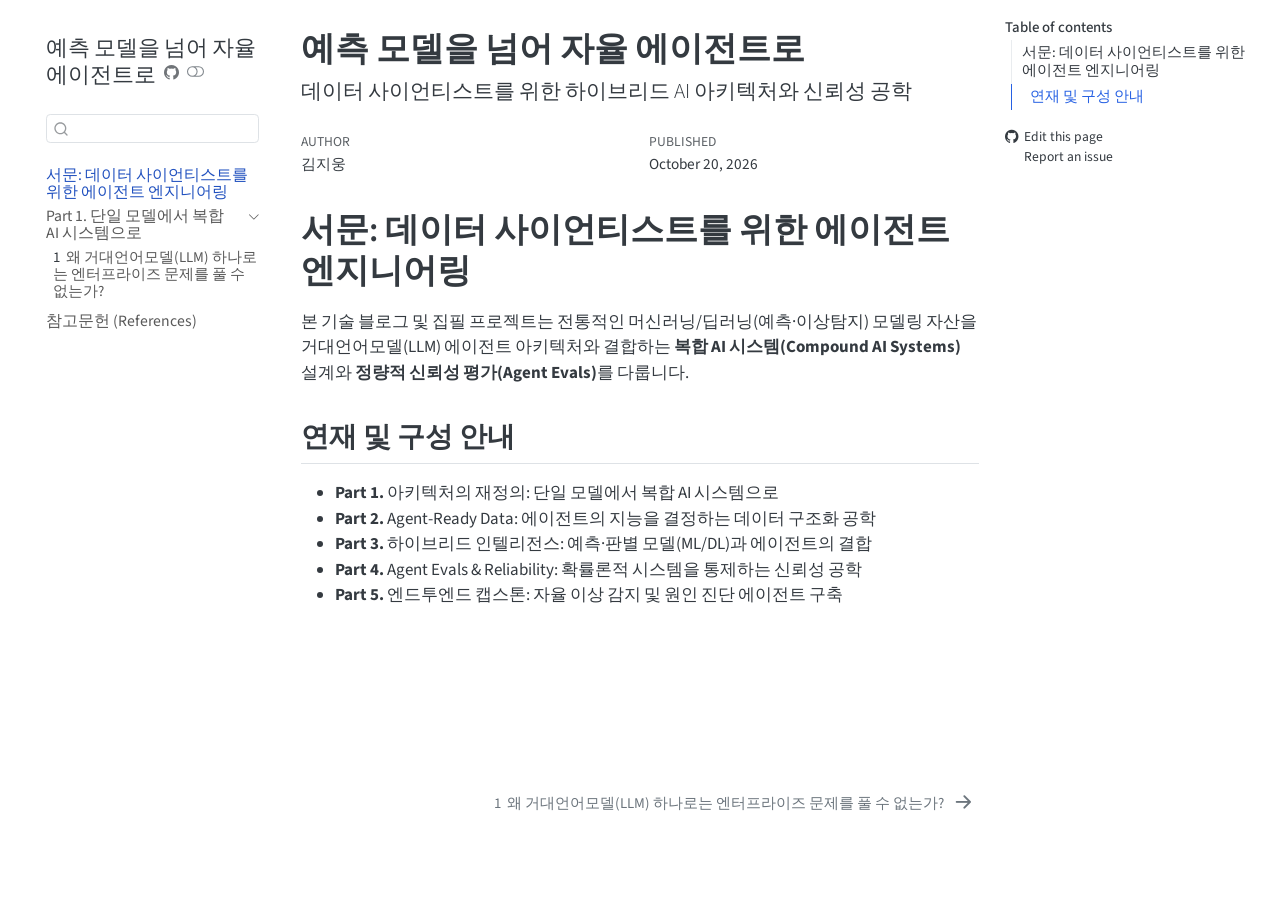
==== index.html @ f7970242 "Built site for gh-pages" ====
<!DOCTYPE html>
<html xmlns="http://www.w3.org/1999/xhtml" lang="en" xml:lang="en"><head>

<meta charset="utf-8">
<meta name="generator" content="quarto-1.10.19">

<meta name="viewport" content="width=device-width, initial-scale=1.0, user-scalable=yes">

<meta name="author" content="김지웅">
<meta name="dcterms.date" content="2026-10-20">

<title>예측 모델을 넘어 자율 에이전트로</title>
<style>
/* Default styles provided by pandoc.
** See https://pandoc.org/MANUAL.html#variables-for-html for config info.
*/
span.smallcaps{font-variant: small-caps;}
div.columns{display: flex; gap: 1.5em;}
div.column{flex: auto;}
@media screen {
div.columns{gap: min(4vw, 1.5em);}
div.column{overflow-x: auto;}
}
div.hanging-indent{margin-left: 1.5em; text-indent: -1.5em;}
ul.task-list{list-style: none;}
ul.task-list li input[type="checkbox"] {
  width: 0.8em;
  margin: 0 0.8em 0.2em -1em; /* quarto-specific, see https://github.com/quarto-dev/quarto-cli/issues/4556 */ 
  vertical-align: middle;
}
</style>


<script src="site_libs/quarto-nav/quarto-nav.js"></script>
<script src="site_libs/quarto-nav/headroom.min.js"></script>
<script src="site_libs/clipboard/clipboard.min.js"></script>
<script src="site_libs/quarto-search/autocomplete.umd.js"></script>
<script src="site_libs/quarto-search/fuse.min.js"></script>
<script src="site_libs/quarto-search/quarto-search.js"></script>
<meta name="quarto:offset" content="./">
<link href="./part1/post01_why_compound_ai.html" rel="next">
<script src="site_libs/quarto-html/quarto.js" type="module"></script>
<script src="site_libs/quarto-html/tabsets/tabsets.js" type="module"></script>
<script src="site_libs/quarto-html/popper.min.js"></script>
<script src="site_libs/quarto-html/tippy.umd.min.js"></script>
<script src="site_libs/quarto-html/anchor.min.js"></script>
<link href="site_libs/quarto-html/tippy.css" rel="stylesheet">
<link href="site_libs/quarto-html/quarto-syntax-highlighting-bf27225e3a48a9273f3daa8f8e829971.css" rel="stylesheet" class="quarto-color-scheme" id="quarto-text-highlighting-styles">
<link href="site_libs/quarto-html/quarto-syntax-highlighting-dark-b626d73c4c936ccc3cb08be7d45d1df6.css" rel="stylesheet" class="quarto-color-scheme quarto-color-alternate" id="quarto-text-highlighting-styles">
<link href="site_libs/quarto-html/quarto-syntax-highlighting-bf27225e3a48a9273f3daa8f8e829971.css" rel="stylesheet" class="quarto-color-scheme-extra" id="quarto-text-highlighting-styles">
<script src="site_libs/bootstrap/bootstrap.min.js"></script>
<link href="site_libs/bootstrap/bootstrap-icons.css" rel="stylesheet">
<link href="site_libs/bootstrap/bootstrap-36f2db2e0c24a8dfe38894d2c7306603.min.css" rel="stylesheet" append-hash="true" class="quarto-color-scheme" id="quarto-bootstrap" data-mode="light">
<link href="site_libs/bootstrap/bootstrap-dark-a59c595c00dfb3cf3f084b5c8c0c922f.min.css" rel="stylesheet" append-hash="true" class="quarto-color-scheme quarto-color-alternate" id="quarto-bootstrap" data-mode="dark">
<link href="site_libs/bootstrap/bootstrap-36f2db2e0c24a8dfe38894d2c7306603.min.css" rel="stylesheet" append-hash="true" class="quarto-color-scheme-extra" id="quarto-bootstrap" data-mode="light">
<script id="quarto-search-options" type="application/json">{
  "location": "sidebar",
  "copy-button": false,
  "collapse-after": 3,
  "panel-placement": "start",
  "type": "textbox",
  "limit": 50,
  "keyboard-shortcut": [
    "f",
    "/",
    "s"
  ],
  "show-item-context": false,
  "language": {
    "search-no-results-text": "No results",
    "search-matching-documents-text": "matching documents",
    "search-copy-link-title": "Copy link to search",
    "search-hide-matches-text": "Hide additional matches",
    "search-more-match-text": "more match in this document",
    "search-more-matches-text": "more matches in this document",
    "search-clear-button-title": "Clear",
    "search-text-placeholder": "",
    "search-detached-cancel-button-title": "Cancel",
    "search-submit-button-title": "Submit",
    "search-label": "Search"
  }
}</script>


</head>

<body class="nav-sidebar floating quarto-light"><script id="quarto-html-before-body" type="application/javascript">
    const toggleBodyColorMode = (bsSheetEl) => {
      const mode = bsSheetEl.getAttribute("data-mode");
      const bodyEl = window.document.querySelector("body");
      if (mode === "dark") {
        bodyEl.classList.add("quarto-dark");
        bodyEl.classList.remove("quarto-light");
      } else {
        bodyEl.classList.add("quarto-light");
        bodyEl.classList.remove("quarto-dark");
      }
    }
    const toggleBodyColorPrimary = () => {
      const bsSheetEl = window.document.querySelector("link#quarto-bootstrap:not([rel=disabled-stylesheet])");
      if (bsSheetEl) {
        toggleBodyColorMode(bsSheetEl);
      }
    }
    const setColorSchemeToggle = (alternate) => {
      const toggles = window.document.querySelectorAll('.quarto-color-scheme-toggle');
      for (let i=0; i < toggles.length; i++) {
        const toggle = toggles[i];
        if (toggle) {
          if (alternate) {
            toggle.classList.add("alternate");
          } else {
            toggle.classList.remove("alternate");
          }
        }
      }
    };
    const toggleColorMode = (alternate) => {
      // Switch the stylesheets
      const primaryStylesheets = window.document.querySelectorAll('link.quarto-color-scheme:not(.quarto-color-alternate)');
      const alternateStylesheets = window.document.querySelectorAll('link.quarto-color-scheme.quarto-color-alternate');
      manageTransitions('#quarto-margin-sidebar .nav-link', false);
      if (alternate) {
        // note: dark is layered on light, we don't disable primary!
        enableStylesheet(alternateStylesheets);
        for (const sheetNode of alternateStylesheets) {
          if (sheetNode.id === "quarto-bootstrap") {
            toggleBodyColorMode(sheetNode);
          }
        }
      } else {
        disableStylesheet(alternateStylesheets);
        enableStylesheet(primaryStylesheets)
        toggleBodyColorPrimary();
      }
      manageTransitions('#quarto-margin-sidebar .nav-link', true);
      // Switch the toggles
      setColorSchemeToggle(alternate)
      // Hack to workaround the fact that safari doesn't
      // properly recolor the scrollbar when toggling (#1455)
      if (navigator.userAgent.indexOf('Safari') > 0 && navigator.userAgent.indexOf('Chrome') == -1) {
        manageTransitions("body", false);
        window.scrollTo(0, 1);
        setTimeout(() => {
          window.scrollTo(0, 0);
          manageTransitions("body", true);
        }, 40);
      }
    }
    const disableStylesheet = (stylesheets) => {
      for (let i=0; i < stylesheets.length; i++) {
        const stylesheet = stylesheets[i];
        stylesheet.rel = 'disabled-stylesheet';
      }
    }
    const enableStylesheet = (stylesheets) => {
      for (let i=0; i < stylesheets.length; i++) {
        const stylesheet = stylesheets[i];
        if(stylesheet.rel !== 'stylesheet') { // for Chrome, which will still FOUC without this check
          stylesheet.rel = 'stylesheet';
        }
      }
    }
    const manageTransitions = (selector, allowTransitions) => {
      const els = window.document.querySelectorAll(selector);
      for (let i=0; i < els.length; i++) {
        const el = els[i];
        if (allowTransitions) {
          el.classList.remove('notransition');
        } else {
          el.classList.add('notransition');
        }
      }
    }
    const isFileUrl = () => {
      return window.location.protocol === 'file:';
    }
    const hasAlternateSentinel = () => {
      let styleSentinel = getColorSchemeSentinel();
      if (styleSentinel !== null) {
        return styleSentinel === "alternate";
      } else {
        return false;
      }
    }
    const setStyleSentinel = (alternate) => {
      const value = alternate ? "alternate" : "default";
      if (!isFileUrl()) {
        window.localStorage.setItem("quarto-color-scheme", value);
      } else {
        localAlternateSentinel = value;
      }
    }
    const getColorSchemeSentinel = () => {
      if (!isFileUrl()) {
        const storageValue = window.localStorage.getItem("quarto-color-scheme");
        return storageValue != null ? storageValue : localAlternateSentinel;
      } else {
        return localAlternateSentinel;
      }
    }
    const toggleGiscusIfUsed = (isAlternate, darkModeDefault) => {
      const baseTheme = document.querySelector('#giscus-base-theme')?.value ?? 'light';
      const alternateTheme = document.querySelector('#giscus-alt-theme')?.value ?? 'dark';
      let newTheme = '';
      if(authorPrefersDark) {
        newTheme = isAlternate ? baseTheme : alternateTheme;
      } else {
        newTheme = isAlternate ? alternateTheme : baseTheme;
      }
      const changeGiscusTheme = () => {
        // From: https://github.com/giscus/giscus/issues/336
        const sendMessage = (message) => {
          const iframe = document.querySelector('iframe.giscus-frame');
          if (!iframe) return;
          iframe.contentWindow.postMessage({ giscus: message }, 'https://giscus.app');
        }
        sendMessage({
          setConfig: {
            theme: newTheme
          }
        });
      }
      const isGiscussLoaded = window.document.querySelector('iframe.giscus-frame') !== null;
      if (isGiscussLoaded) {
        changeGiscusTheme();
      }
    };
    const authorPrefersDark = false;
    const darkModeDefault = authorPrefersDark;
      document.querySelector('link#quarto-text-highlighting-styles.quarto-color-scheme-extra').rel = 'disabled-stylesheet';
      document.querySelector('link#quarto-bootstrap.quarto-color-scheme-extra').rel = 'disabled-stylesheet';
    let localAlternateSentinel = darkModeDefault ? 'alternate' : 'default';
    // Dark / light mode switch
    window.quartoToggleColorScheme = () => {
      // Read the current dark / light value
      let toAlternate = !hasAlternateSentinel();
      toggleColorMode(toAlternate);
      setStyleSentinel(toAlternate);
      toggleGiscusIfUsed(toAlternate, darkModeDefault);
      window.dispatchEvent(new Event('resize'));
    };
    // Switch to dark mode if need be
    if (hasAlternateSentinel()) {
      toggleColorMode(true);
    } else {
      toggleColorMode(false);
    }
  </script>

<div id="quarto-search-results"></div>
  <header id="quarto-header" class="headroom fixed-top">
  <nav class="quarto-secondary-nav">
    <div class="container-fluid d-flex">
      <button type="button" class="quarto-btn-toggle btn" data-bs-toggle="collapse" role="button" data-bs-target=".quarto-sidebar-collapse-item" aria-controls="quarto-sidebar" aria-expanded="false" aria-label="Toggle sidebar navigation" onclick="if (window.quartoToggleHeadroom) { window.quartoToggleHeadroom(); }">
        <i class="bi bi-layout-text-sidebar-reverse"></i>
      </button>
        <nav class="quarto-page-breadcrumbs" aria-label="breadcrumb"><ol class="breadcrumb"><li class="breadcrumb-item"><a href="./index.html">서문: 데이터 사이언티스트를 위한 에이전트 엔지니어링</a></li></ol></nav>
        <a class="flex-grow-1" role="navigation" data-bs-toggle="collapse" data-bs-target=".quarto-sidebar-collapse-item" aria-controls="quarto-sidebar" aria-expanded="false" aria-label="Toggle sidebar navigation" onclick="if (window.quartoToggleHeadroom) { window.quartoToggleHeadroom(); }">      
        </a>
      <button type="button" class="btn quarto-search-button" aria-label="Search" onclick="window.quartoOpenSearch();">
        <i class="bi bi-search"></i>
      </button>
    </div>
  </nav>
</header>
<!-- content -->
<div id="quarto-content" class="quarto-container page-columns page-rows-contents page-layout-article">
<!-- sidebar -->
  <nav id="quarto-sidebar" class="sidebar collapse collapse-horizontal quarto-sidebar-collapse-item sidebar-navigation floating overflow-auto">
    <div class="pt-lg-2 mt-2 text-left sidebar-header">
    <div class="sidebar-title mb-0 py-0">
      <a href="./">예측 모델을 넘어 자율 에이전트로</a> 
        <div class="sidebar-tools-main">
    <a href="https://github.com/jiwoongme/compound-ai-book" title="Source Code" class="quarto-navigation-tool px-1" aria-label="Source Code"><i class="bi bi-github"></i></a>
  <a href="" class="quarto-color-scheme-toggle quarto-navigation-tool  px-1" onclick="window.quartoToggleColorScheme(); return false;" title="Toggle dark mode"><i class="bi"></i></a>
</div>
    </div>
      </div>
        <div class="mt-2 flex-shrink-0 align-items-center">
        <div class="sidebar-search">
        <div id="quarto-search" class="" title="Search"></div>
        </div>
        </div>
    <div class="sidebar-menu-container"> 
    <ul class="list-unstyled mt-1">
        <li class="sidebar-item">
  <div class="sidebar-item-container"> 
  <a href="./index.html" class="sidebar-item-text sidebar-link active">
 <span class="menu-text">서문: 데이터 사이언티스트를 위한 에이전트 엔지니어링</span></a>
  </div>
</li>
        <li class="sidebar-item sidebar-item-section">
      <div class="sidebar-item-container"> 
            <a class="sidebar-item-text sidebar-link text-start" data-bs-toggle="collapse" data-bs-target="#quarto-sidebar-section-1" role="navigation" aria-expanded="true">
 <span class="menu-text">Part 1. 단일 모델에서 복합 AI 시스템으로</span></a>
          <a class="sidebar-item-toggle text-start" data-bs-toggle="collapse" data-bs-target="#quarto-sidebar-section-1" role="navigation" aria-expanded="true" aria-label="Toggle section">
            <i class="bi bi-chevron-right ms-2"></i>
          </a> 
      </div>
      <ul id="quarto-sidebar-section-1" class="collapse list-unstyled sidebar-section depth1 show">  
          <li class="sidebar-item">
  <div class="sidebar-item-container"> 
  <a href="./part1/post01_why_compound_ai.html" class="sidebar-item-text sidebar-link">
 <span class="menu-text"><span class="chapter-number">1</span>&nbsp; <span class="chapter-title">왜 거대언어모델(LLM) 하나로는 엔터프라이즈 문제를 풀 수 없는가?</span></span></a>
  </div>
</li>
      </ul>
  </li>
        <li class="sidebar-item">
  <div class="sidebar-item-container"> 
  <a href="./references.html" class="sidebar-item-text sidebar-link">
 <span class="menu-text">참고문헌 (References)</span></a>
  </div>
</li>
    </ul>
    </div>
</nav>
<div id="quarto-sidebar-glass" class="quarto-sidebar-collapse-item" data-bs-toggle="collapse" data-bs-target=".quarto-sidebar-collapse-item"></div>
<!-- margin-sidebar -->
    <div id="quarto-margin-sidebar" class="sidebar margin-sidebar">
        <nav id="TOC" role="doc-toc" class="toc-active">
    <h2 id="toc-title">Table of contents</h2>
   
  <ul>
  <li><a href="#서문-데이터-사이언티스트를-위한-에이전트-엔지니어링" id="toc-서문-데이터-사이언티스트를-위한-에이전트-엔지니어링" class="nav-link active" data-scroll-target="#서문-데이터-사이언티스트를-위한-에이전트-엔지니어링">서문: 데이터 사이언티스트를 위한 에이전트 엔지니어링</a>
  <ul class="collapse">
  <li><a href="#연재-및-구성-안내" id="toc-연재-및-구성-안내" class="nav-link" data-scroll-target="#연재-및-구성-안내">연재 및 구성 안내</a></li>
  </ul></li>
  </ul>
<div class="toc-actions"><ul><li><a href="https://github.com/jiwoongme/compound-ai-book/edit/main/index.qmd" class="toc-action"><i class="bi bi-github"></i>Edit this page</a></li><li><a href="https://github.com/jiwoongme/compound-ai-book/issues/new" class="toc-action"><i class="bi empty"></i>Report an issue</a></li></ul></div></nav>
    </div>
<!-- main -->
<main class="content" id="quarto-document-content">


<header id="title-block-header" class="quarto-title-block default">
<div class="quarto-title">
<h1 class="title">예측 모델을 넘어 자율 에이전트로</h1>
<p class="subtitle lead">데이터 사이언티스트를 위한 하이브리드 AI 아키텍처와 신뢰성 공학</p>
</div>



<div class="quarto-title-meta">

    <div>
    <div class="quarto-title-meta-heading">Author</div>
    <div class="quarto-title-meta-contents">
             <p>김지웅 </p>
          </div>
  </div>
    
    <div>
    <div class="quarto-title-meta-heading">Published</div>
    <div class="quarto-title-meta-contents">
      <p class="date">October 20, 2026</p>
    </div>
  </div>
  
    
  </div>
  


</header>


<section id="서문-데이터-사이언티스트를-위한-에이전트-엔지니어링" class="level1 unnumbered">
<h1 class="unnumbered">서문: 데이터 사이언티스트를 위한 에이전트 엔지니어링</h1>
<p>본 기술 블로그 및 집필 프로젝트는 전통적인 머신러닝/딥러닝(예측·이상탐지) 모델링 자산을 거대언어모델(LLM) 에이전트 아키텍처와 결합하는 <strong>복합 AI 시스템(Compound AI Systems)</strong> 설계와 <strong>정량적 신뢰성 평가(Agent Evals)</strong>를 다룹니다.</p>
<section id="연재-및-구성-안내" class="level2">
<h2 class="anchored" data-anchor-id="연재-및-구성-안내">연재 및 구성 안내</h2>
<ul>
<li><strong>Part 1.</strong> 아키텍처의 재정의: 단일 모델에서 복합 AI 시스템으로</li>
<li><strong>Part 2.</strong> Agent-Ready Data: 에이전트의 지능을 결정하는 데이터 구조화 공학</li>
<li><strong>Part 3.</strong> 하이브리드 인텔리전스: 예측·판별 모델(ML/DL)과 에이전트의 결합</li>
<li><strong>Part 4.</strong> Agent Evals &amp; Reliability: 확률론적 시스템을 통제하는 신뢰성 공학</li>
<li><strong>Part 5.</strong> 엔드투엔드 캡스톤: 자율 이상 감지 및 원인 진단 에이전트 구축</li>
</ul>


</section>
</section>

</main> <!-- /main -->
<script id="quarto-html-after-body" type="application/javascript">
  window.document.addEventListener("DOMContentLoaded", function (event) {
    // Ensure there is a toggle, if there isn't float one in the top right
    if (window.document.querySelector('.quarto-color-scheme-toggle') === null) {
      const a = window.document.createElement('a');
      a.classList.add('top-right');
      a.classList.add('quarto-color-scheme-toggle');
      a.href = "";
      a.onclick = function() { try { window.quartoToggleColorScheme(); } catch {} return false; };
      const i = window.document.createElement("i");
      i.classList.add('bi');
      a.appendChild(i);
      window.document.body.appendChild(a);
    }
    setColorSchemeToggle(hasAlternateSentinel())
    const icon = "";
    const anchorJS = new window.AnchorJS();
    anchorJS.options = {
      placement: 'right',
      icon: icon
    };
    anchorJS.add('.anchored');
    const isCodeAnnotation = (el) => {
      for (const clz of el.classList) {
        if (clz.startsWith('code-annotation-')) {                     
          return true;
        }
      }
      return false;
    }
    const onCopySuccess = function(e) {
      // button target
      const button = e.trigger;
      // don't keep focus
      button.blur();
      // flash "checked"
      button.classList.add('code-copy-button-checked');
      var currentTitle = button.getAttribute("title");
      button.setAttribute("title", "Copied!");
      let tooltip;
      if (window.bootstrap) {
        button.setAttribute("data-bs-toggle", "tooltip");
        button.setAttribute("data-bs-placement", "left");
        button.setAttribute("data-bs-title", "Copied!");
        tooltip = new bootstrap.Tooltip(button, 
          { trigger: "manual", 
            customClass: "code-copy-button-tooltip",
            offset: [0, -8]});
        tooltip.show();    
      }
      setTimeout(function() {
        if (tooltip) {
          tooltip.hide();
          button.removeAttribute("data-bs-title");
          button.removeAttribute("data-bs-toggle");
          button.removeAttribute("data-bs-placement");
        }
        button.setAttribute("title", currentTitle);
        button.classList.remove('code-copy-button-checked');
      }, 1000);
      // clear code selection
      e.clearSelection();
    }
    const getTextToCopy = function(trigger) {
      const outerScaffold = trigger.parentElement.cloneNode(true);
      const codeEl = outerScaffold.querySelector('code');
      for (const childEl of codeEl.children) {
        if (isCodeAnnotation(childEl)) {
          childEl.remove();
        }
      }
      return codeEl.innerText;
    }
    const clipboard = new window.ClipboardJS('.code-copy-button:not([data-in-quarto-modal])', {
      text: getTextToCopy
    });
    clipboard.on('success', onCopySuccess);
    if (window.document.getElementById('quarto-embedded-source-code-modal')) {
      const clipboardModal = new window.ClipboardJS('.code-copy-button[data-in-quarto-modal]', {
        text: getTextToCopy,
        container: window.document.getElementById('quarto-embedded-source-code-modal')
      });
      clipboardModal.on('success', onCopySuccess);
    }
      var localhostRegex = new RegExp(/^(?:http|https):\/\/localhost\:?[0-9]*\//);
      var mailtoRegex = new RegExp(/^mailto:/);
        var filterRegex = new RegExp('/' + window.location.host + '/');
      var isInternal = (href) => {
          return filterRegex.test(href) || localhostRegex.test(href) || mailtoRegex.test(href);
      }
      // Inspect non-navigation links and adorn them if external
     var links = window.document.querySelectorAll('a[href]:not(.nav-link):not(.navbar-brand):not(.toc-action):not(.sidebar-link):not(.sidebar-item-toggle):not(.pagination-link):not(.no-external):not([aria-hidden]):not(.dropdown-item):not(.quarto-navigation-tool):not(.about-link)');
      for (var i=0; i<links.length; i++) {
        const link = links[i];
        if (!isInternal(link.href)) {
          // undo the damage that might have been done by quarto-nav.js in the case of
          // links that we want to consider external
          if (link.dataset.originalHref !== undefined) {
            link.href = link.dataset.originalHref;
          }
        }
      }
    function tippyHover(el, contentFn, onTriggerFn, onUntriggerFn) {
      const config = {
        allowHTML: true,
        maxWidth: 500,
        delay: 100,
        arrow: false,
        appendTo: function(el) {
            return el.parentElement;
        },
        interactive: true,
        interactiveBorder: 10,
        theme: 'quarto',
        placement: 'bottom-start',
      };
      if (contentFn) {
        config.content = contentFn;
      }
      if (onTriggerFn) {
        config.onTrigger = onTriggerFn;
      }
      if (onUntriggerFn) {
        config.onUntrigger = onUntriggerFn;
      }
      window.tippy(el, config); 
    }
    const noterefs = window.document.querySelectorAll('a[role="doc-noteref"]');
    for (var i=0; i<noterefs.length; i++) {
      const ref = noterefs[i];
      tippyHover(ref, function() {
        // use id or data attribute instead here
        let href = ref.getAttribute('data-footnote-href') || ref.getAttribute('href');
        try { href = new URL(href).hash; } catch {}
        const id = href.replace(/^#\/?/, "");
        const note = window.document.getElementById(id);
        if (note) {
          return note.innerHTML;
        } else {
          return "";
        }
      });
    }
    const xrefs = window.document.querySelectorAll('a.quarto-xref');
    const processXRef = (id, note) => {
      // Strip column container classes
      const stripColumnClz = (el) => {
        el.classList.remove("page-full", "page-columns");
        if (el.children) {
          for (const child of el.children) {
            stripColumnClz(child);
          }
        }
      }
      stripColumnClz(note)
      if (id === null || id.startsWith('sec-')) {
        // Special case sections, only their first couple elements
        const container = document.createElement("div");
        if (note.children && note.children.length > 2) {
          container.appendChild(note.children[0].cloneNode(true));
          for (let i = 1; i < note.children.length; i++) {
            const child = note.children[i];
            if (child.tagName === "P" && child.innerText === "") {
              continue;
            } else {
              container.appendChild(child.cloneNode(true));
              break;
            }
          }
          if (window.Quarto?.typesetMath) {
            window.Quarto.typesetMath(container);
          }
          return container.innerHTML
        } else {
          if (window.Quarto?.typesetMath) {
            window.Quarto.typesetMath(note);
          }
          return note.innerHTML;
        }
      } else {
        // Remove any anchor links if they are present
        const anchorLink = note.querySelector('a.anchorjs-link');
        if (anchorLink) {
          anchorLink.remove();
        }
        if (window.Quarto?.typesetMath) {
          window.Quarto.typesetMath(note);
        }
        if (note.classList.contains("callout")) {
          return note.outerHTML;
        } else {
          return note.innerHTML;
        }
      }
    }
    for (var i=0; i<xrefs.length; i++) {
      const xref = xrefs[i];
      tippyHover(xref, undefined, function(instance) {
        instance.disable();
        let url = xref.getAttribute('href');
        let hash = undefined; 
        if (url.startsWith('#')) {
          hash = url;
        } else {
          try { hash = new URL(url).hash; } catch {}
        }
        if (hash) {
          const id = hash.replace(/^#\/?/, "");
          const note = window.document.getElementById(id);
          if (note !== null) {
            try {
              const html = processXRef(id, note.cloneNode(true));
              instance.setContent(html);
            } finally {
              instance.enable();
              instance.show();
            }
          } else {
            // See if we can fetch this
            fetch(url.split('#')[0])
            .then(res => res.text())
            .then(html => {
              const parser = new DOMParser();
              const htmlDoc = parser.parseFromString(html, "text/html");
              const note = htmlDoc.getElementById(id);
              if (note !== null) {
                const html = processXRef(id, note);
                instance.setContent(html);
              } 
            }).finally(() => {
              instance.enable();
              instance.show();
            });
          }
        } else {
          // See if we can fetch a full url (with no hash to target)
          // This is a special case and we should probably do some content thinning / targeting
          fetch(url)
          .then(res => res.text())
          .then(html => {
            const parser = new DOMParser();
            const htmlDoc = parser.parseFromString(html, "text/html");
            const note = htmlDoc.querySelector('main.content');
            if (note !== null) {
              // This should only happen for chapter cross references
              // (since there is no id in the URL)
              // remove the first header
              if (note.children.length > 0 && note.children[0].tagName === "HEADER") {
                note.children[0].remove();
              }
              const html = processXRef(null, note);
              instance.setContent(html);
            } 
          }).finally(() => {
            instance.enable();
            instance.show();
          });
        }
      }, function(instance) {
      });
    }
        let selectedAnnoteEl;
        const selectorForAnnotation = ( cell, annotation) => {
          let cellAttr = 'data-code-cell="' + cell + '"';
          let lineAttr = 'data-code-annotation="' +  annotation + '"';
          const selector = 'span[' + cellAttr + '][' + lineAttr + ']';
          return selector;
        }
        const selectCodeLines = (annoteEl) => {
          const doc = window.document;
          const targetCell = annoteEl.getAttribute("data-target-cell");
          const targetAnnotation = annoteEl.getAttribute("data-target-annotation");
          const annoteSpan = window.document.querySelector(selectorForAnnotation(targetCell, targetAnnotation));
          const lines = annoteSpan.getAttribute("data-code-lines").split(",");
          const lineIds = lines.map((line) => {
            return targetCell + "-" + line;
          })
          let top = null;
          let height = null;
          let parent = null;
          if (lineIds.length > 0) {
              //compute the position of the single el (top and bottom and make a div)
              const el = window.document.getElementById(lineIds[0]);
              top = el.offsetTop;
              height = el.offsetHeight;
              parent = el.parentElement.parentElement;
            if (lineIds.length > 1) {
              const lastEl = window.document.getElementById(lineIds[lineIds.length - 1]);
              const bottom = lastEl.offsetTop + lastEl.offsetHeight;
              height = bottom - top;
            }
            if (top !== null && height !== null && parent !== null) {
              // cook up a div (if necessary) and position it 
              let div = window.document.getElementById("code-annotation-line-highlight");
              if (div === null) {
                div = window.document.createElement("div");
                div.setAttribute("id", "code-annotation-line-highlight");
                div.style.position = 'absolute';
                parent.appendChild(div);
              }
              div.style.top = top - 2 + "px";
              div.style.height = height + 4 + "px";
              div.style.left = 0;
              let gutterDiv = window.document.getElementById("code-annotation-line-highlight-gutter");
              if (gutterDiv === null) {
                gutterDiv = window.document.createElement("div");
                gutterDiv.setAttribute("id", "code-annotation-line-highlight-gutter");
                gutterDiv.style.position = 'absolute';
                const codeCell = window.document.getElementById(targetCell);
                const gutter = codeCell.querySelector('.code-annotation-gutter');
                gutter.appendChild(gutterDiv);
              }
              gutterDiv.style.top = top - 2 + "px";
              gutterDiv.style.height = height + 4 + "px";
            }
            selectedAnnoteEl = annoteEl;
          }
        };
        const unselectCodeLines = () => {
          const elementsIds = ["code-annotation-line-highlight", "code-annotation-line-highlight-gutter"];
          elementsIds.forEach((elId) => {
            const div = window.document.getElementById(elId);
            if (div) {
              div.remove();
            }
          });
          selectedAnnoteEl = undefined;
        };
          // Handle positioning of the toggle
      window.addEventListener(
        "resize",
        throttle(() => {
          elRect = undefined;
          if (selectedAnnoteEl) {
            selectCodeLines(selectedAnnoteEl);
          }
        }, 10)
      );
      function throttle(fn, ms) {
      let throttle = false;
      let timer;
        return (...args) => {
          if(!throttle) { // first call gets through
              fn.apply(this, args);
              throttle = true;
          } else { // all the others get throttled
              if(timer) clearTimeout(timer); // cancel #2
              timer = setTimeout(() => {
                fn.apply(this, args);
                timer = throttle = false;
              }, ms);
          }
        };
      }
        // Attach click handler to the DT
        const annoteDls = window.document.querySelectorAll('dt[data-target-cell]');
        for (const annoteDlNode of annoteDls) {
          annoteDlNode.addEventListener('click', (event) => {
            const clickedEl = event.target;
            if (clickedEl !== selectedAnnoteEl) {
              unselectCodeLines();
              const activeEl = window.document.querySelector('dt[data-target-cell].code-annotation-active');
              if (activeEl) {
                activeEl.classList.remove('code-annotation-active');
              }
              selectCodeLines(clickedEl);
              clickedEl.classList.add('code-annotation-active');
            } else {
              // Unselect the line
              unselectCodeLines();
              clickedEl.classList.remove('code-annotation-active');
            }
          });
        }
    const findCites = (el) => {
      const parentEl = el.parentElement;
      if (parentEl) {
        const cites = parentEl.dataset.cites;
        if (cites) {
          return {
            el,
            cites: cites.split(' ')
          };
        } else {
          return findCites(el.parentElement)
        }
      } else {
        return undefined;
      }
    };
    var bibliorefs = window.document.querySelectorAll('a[role="doc-biblioref"]');
    for (var i=0; i<bibliorefs.length; i++) {
      const ref = bibliorefs[i];
      const citeInfo = findCites(ref);
      if (citeInfo) {
        tippyHover(citeInfo.el, function() {
          var popup = window.document.createElement('div');
          citeInfo.cites.forEach(function(cite) {
            var citeDiv = window.document.createElement('div');
            citeDiv.classList.add('hanging-indent');
            citeDiv.classList.add('csl-entry');
            var biblioDiv = window.document.getElementById('ref-' + cite);
            if (biblioDiv) {
              citeDiv.innerHTML = biblioDiv.innerHTML;
            }
            popup.appendChild(citeDiv);
          });
          return popup.innerHTML;
        });
      }
    }
  });
  </script>
<nav class="page-navigation">
  <div class="nav-page nav-page-previous">
  </div>
  <div class="nav-page nav-page-next">
      <a href="./part1/post01_why_compound_ai.html" class="pagination-link" aria-label="왜 거대언어모델(LLM) 하나로는 엔터프라이즈 문제를 풀 수 없는가?">
        <span class="nav-page-text"><span class="chapter-number">1</span>&nbsp; <span class="chapter-title">왜 거대언어모델(LLM) 하나로는 엔터프라이즈 문제를 풀 수 없는가?</span></span> <i class="bi bi-arrow-right-short"></i>
      </a>
  </div>
</nav>
</div> <!-- /content -->




<footer class="footer"><div class="nav-footer"><div class="nav-footer-center"><div class="toc-actions d-sm-block d-md-none"><ul><li><a href="https://github.com/jiwoongme/compound-ai-book/edit/main/index.qmd" class="toc-action"><i class="bi bi-github"></i>Edit this page</a></li><li><a href="https://github.com/jiwoongme/compound-ai-book/issues/new" class="toc-action"><i class="bi empty"></i>Report an issue</a></li></ul></div></div></div></footer></body></html>
---- site_libs/quarto-html/tippy.css ----
.tippy-box[data-animation=fade][data-state=hidden]{opacity:0}[data-tippy-root]{max-width:calc(100vw - 10px)}.tippy-box{position:relative;background-color:#333;color:#fff;border-radius:4px;font-size:14px;line-height:1.4;white-space:normal;outline:0;transition-property:transform,visibility,opacity}.tippy-box[data-placement^=top]>.tippy-arrow{bottom:0}.tippy-box[data-placement^=top]>.tippy-arrow:before{bottom:-7px;left:0;border-width:8px 8px 0;border-top-color:initial;transform-origin:center top}.tippy-box[data-placement^=bottom]>.tippy-arrow{top:0}.tippy-box[data-placement^=bottom]>.tippy-arrow:before{top:-7px;left:0;border-width:0 8px 8px;border-bottom-color:initial;transform-origin:center bottom}.tippy-box[data-placement^=left]>.tippy-arrow{right:0}.tippy-box[data-placement^=left]>.tippy-arrow:before{border-width:8px 0 8px 8px;border-left-color:initial;right:-7px;transform-origin:center left}.tippy-box[data-placement^=right]>.tippy-arrow{left:0}.tippy-box[data-placement^=right]>.tippy-arrow:before{left:-7px;border-width:8px 8px 8px 0;border-right-color:initial;transform-origin:center right}.tippy-box[data-inertia][data-state=visible]{transition-timing-function:cubic-bezier(.54,1.5,.38,1.11)}.tippy-arrow{width:16px;height:16px;color:#333}.tippy-arrow:before{content:"";position:absolute;border-color:transparent;border-style:solid}.tippy-content{position:relative;padding:5px 9px;z-index:1}
---- site_libs/quarto-html/quarto-syntax-highlighting-bf27225e3a48a9273f3daa8f8e829971.css ----
/* quarto syntax highlight colors */
:root {
  --quarto-hl-ot-color: #003B4F;
  --quarto-hl-at-color: #657422;
  --quarto-hl-ss-color: #20794D;
  --quarto-hl-an-color: #5E5E5E;
  --quarto-hl-fu-color: #4758AB;
  --quarto-hl-st-color: #20794D;
  --quarto-hl-cf-color: #003B4F;
  --quarto-hl-op-color: #5E5E5E;
  --quarto-hl-er-color: #AD0000;
  --quarto-hl-bn-color: #AD0000;
  --quarto-hl-al-color: #AD0000;
  --quarto-hl-va-color: #111111;
  --quarto-hl-bu-color: inherit;
  --quarto-hl-ex-color: inherit;
  --quarto-hl-pp-color: #AD0000;
  --quarto-hl-in-color: #5E5E5E;
  --quarto-hl-vs-color: #20794D;
  --quarto-hl-wa-color: #5E5E5E;
  --quarto-hl-do-color: #5E5E5E;
  --quarto-hl-im-color: #00769E;
  --quarto-hl-ch-color: #20794D;
  --quarto-hl-dt-color: #AD0000;
  --quarto-hl-fl-color: #AD0000;
  --quarto-hl-co-color: #5E5E5E;
  --quarto-hl-cv-color: #5E5E5E;
  --quarto-hl-cn-color: #8f5902;
  --quarto-hl-sc-color: #5E5E5E;
  --quarto-hl-dv-color: #AD0000;
  --quarto-hl-kw-color: #003B4F;
}

/* other quarto variables */
:root {
  --quarto-font-monospace: SFMono-Regular, Menlo, Monaco, Consolas, "Liberation Mono", "Courier New", monospace;
}

/* syntax highlight based on Pandoc's rules */
pre > code.sourceCode > span {
  color: #003B4F;
}

code.sourceCode > span {
  color: #003B4F;
}

div.sourceCode,
div.sourceCode pre.sourceCode {
  color: #003B4F;
}

/* Normal */
code span {
  color: #003B4F;
}

/* Alert */
code span.al {
  color: #AD0000;
  font-style: inherit;
}

/* Annotation */
code span.an {
  color: #5E5E5E;
  font-style: inherit;
}

/* Attribute */
code span.at {
  color: #657422;
  font-style: inherit;
}

/* BaseN */
code span.bn {
  color: #AD0000;
  font-style: inherit;
}

/* BuiltIn */
code span.bu {
  font-style: inherit;
}

/* ControlFlow */
code span.cf {
  color: #003B4F;
  font-weight: bold;
  font-style: inherit;
}

/* Char */
code span.ch {
  color: #20794D;
  font-style: inherit;
}

/* Constant */
code span.cn {
  color: #8f5902;
  font-style: inherit;
}

/* Comment */
code span.co {
  color: #5E5E5E;
  font-style: inherit;
}

/* CommentVar */
code span.cv {
  color: #5E5E5E;
  font-style: italic;
}

/* Documentation */
code span.do {
  color: #5E5E5E;
  font-style: italic;
}

/* DataType */
code span.dt {
  color: #AD0000;
  font-style: inherit;
}

/* DecVal */
code span.dv {
  color: #AD0000;
  font-style: inherit;
}

/* Error */
code span.er {
  color: #AD0000;
  font-style: inherit;
}

/* Extension */
code span.ex {
  font-style: inherit;
}

/* Float */
code span.fl {
  color: #AD0000;
  font-style: inherit;
}

/* Function */
code span.fu {
  color: #4758AB;
  font-style: inherit;
}

/* Import */
code span.im {
  color: #00769E;
  font-style: inherit;
}

/* Information */
code span.in {
  color: #5E5E5E;
  font-style: inherit;
}

/* Keyword */
code span.kw {
  color: #003B4F;
  font-weight: bold;
  font-style: inherit;
}

/* Operator */
code span.op {
  color: #5E5E5E;
  font-style: inherit;
}

/* Other */
code span.ot {
  color: #003B4F;
  font-style: inherit;
}

/* Preprocessor */
code span.pp {
  color: #AD0000;
  font-style: inherit;
}

/* SpecialChar */
code span.sc {
  color: #5E5E5E;
  font-style: inherit;
}

/* SpecialString */
code span.ss {
  color: #20794D;
  font-style: inherit;
}

/* String */
code span.st {
  color: #20794D;
  font-style: inherit;
}

/* Variable */
code span.va {
  color: #111111;
  font-style: inherit;
}

/* VerbatimString */
code span.vs {
  color: #20794D;
  font-style: inherit;
}

/* Warning */
code span.wa {
  color: #5E5E5E;
  font-style: italic;
}

.prevent-inlining {
  content: "</";
}

/*# sourceMappingURL=8be38f48d34c45af72792cbd699585e7.css.map */
---- site_libs/quarto-html/quarto-syntax-highlighting-bf27225e3a48a9273f3daa8f8e829971.css ----
/* quarto syntax highlight colors */
:root {
  --quarto-hl-ot-color: #003B4F;
  --quarto-hl-at-color: #657422;
  --quarto-hl-ss-color: #20794D;
  --quarto-hl-an-color: #5E5E5E;
  --quarto-hl-fu-color: #4758AB;
  --quarto-hl-st-color: #20794D;
  --quarto-hl-cf-color: #003B4F;
  --quarto-hl-op-color: #5E5E5E;
  --quarto-hl-er-color: #AD0000;
  --quarto-hl-bn-color: #AD0000;
  --quarto-hl-al-color: #AD0000;
  --quarto-hl-va-color: #111111;
  --quarto-hl-bu-color: inherit;
  --quarto-hl-ex-color: inherit;
  --quarto-hl-pp-color: #AD0000;
  --quarto-hl-in-color: #5E5E5E;
  --quarto-hl-vs-color: #20794D;
  --quarto-hl-wa-color: #5E5E5E;
  --quarto-hl-do-color: #5E5E5E;
  --quarto-hl-im-color: #00769E;
  --quarto-hl-ch-color: #20794D;
  --quarto-hl-dt-color: #AD0000;
  --quarto-hl-fl-color: #AD0000;
  --quarto-hl-co-color: #5E5E5E;
  --quarto-hl-cv-color: #5E5E5E;
  --quarto-hl-cn-color: #8f5902;
  --quarto-hl-sc-color: #5E5E5E;
  --quarto-hl-dv-color: #AD0000;
  --quarto-hl-kw-color: #003B4F;
}

/* other quarto variables */
:root {
  --quarto-font-monospace: SFMono-Regular, Menlo, Monaco, Consolas, "Liberation Mono", "Courier New", monospace;
}

/* syntax highlight based on Pandoc's rules */
pre > code.sourceCode > span {
  color: #003B4F;
}

code.sourceCode > span {
  color: #003B4F;
}

div.sourceCode,
div.sourceCode pre.sourceCode {
  color: #003B4F;
}

/* Normal */
code span {
  color: #003B4F;
}

/* Alert */
code span.al {
  color: #AD0000;
  font-style: inherit;
}

/* Annotation */
code span.an {
  color: #5E5E5E;
  font-style: inherit;
}

/* Attribute */
code span.at {
  color: #657422;
  font-style: inherit;
}

/* BaseN */
code span.bn {
  color: #AD0000;
  font-style: inherit;
}

/* BuiltIn */
code span.bu {
  font-style: inherit;
}

/* ControlFlow */
code span.cf {
  color: #003B4F;
  font-weight: bold;
  font-style: inherit;
}

/* Char */
code span.ch {
  color: #20794D;
  font-style: inherit;
}

/* Constant */
code span.cn {
  color: #8f5902;
  font-style: inherit;
}

/* Comment */
code span.co {
  color: #5E5E5E;
  font-style: inherit;
}

/* CommentVar */
code span.cv {
  color: #5E5E5E;
  font-style: italic;
}

/* Documentation */
code span.do {
  color: #5E5E5E;
  font-style: italic;
}

/* DataType */
code span.dt {
  color: #AD0000;
  font-style: inherit;
}

/* DecVal */
code span.dv {
  color: #AD0000;
  font-style: inherit;
}

/* Error */
code span.er {
  color: #AD0000;
  font-style: inherit;
}

/* Extension */
code span.ex {
  font-style: inherit;
}

/* Float */
code span.fl {
  color: #AD0000;
  font-style: inherit;
}

/* Function */
code span.fu {
  color: #4758AB;
  font-style: inherit;
}

/* Import */
code span.im {
  color: #00769E;
  font-style: inherit;
}

/* Information */
code span.in {
  color: #5E5E5E;
  font-style: inherit;
}

/* Keyword */
code span.kw {
  color: #003B4F;
  font-weight: bold;
  font-style: inherit;
}

/* Operator */
code span.op {
  color: #5E5E5E;
  font-style: inherit;
}

/* Other */
code span.ot {
  color: #003B4F;
  font-style: inherit;
}

/* Preprocessor */
code span.pp {
  color: #AD0000;
  font-style: inherit;
}

/* SpecialChar */
code span.sc {
  color: #5E5E5E;
  font-style: inherit;
}

/* SpecialString */
code span.ss {
  color: #20794D;
  font-style: inherit;
}

/* String */
code span.st {
  color: #20794D;
  font-style: inherit;
}

/* Variable */
code span.va {
  color: #111111;
  font-style: inherit;
}

/* VerbatimString */
code span.vs {
  color: #20794D;
  font-style: inherit;
}

/* Warning */
code span.wa {
  color: #5E5E5E;
  font-style: italic;
}

.prevent-inlining {
  content: "</";
}

/*# sourceMappingURL=8be38f48d34c45af72792cbd699585e7.css.map */
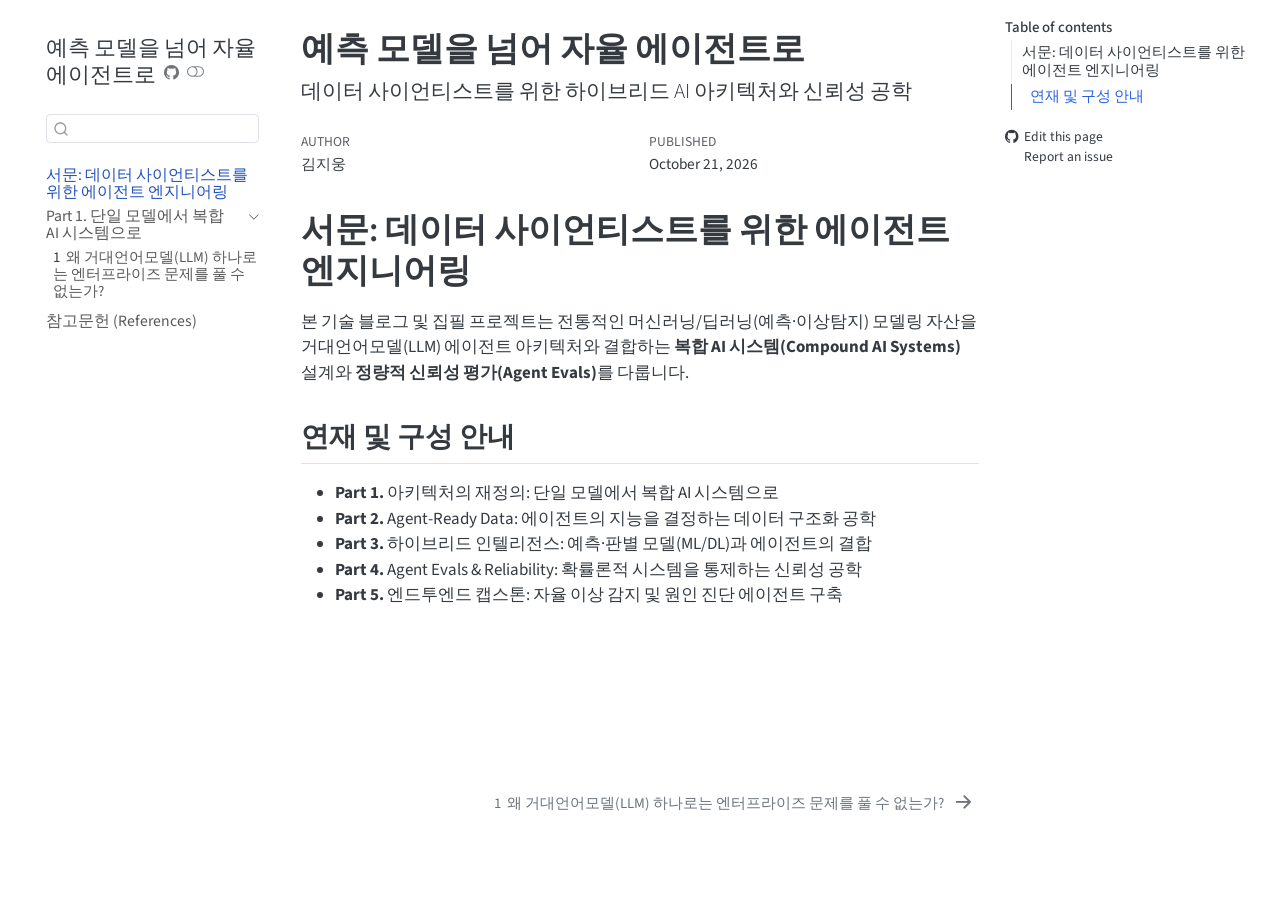
==== commit 06c1f0e3: "Built site for gh-pages" ====
--- a/index.html
+++ b/index.html
@@ -7,7 +7,7 @@
 <meta name="viewport" content="width=device-width, initial-scale=1.0, user-scalable=yes">
 
 <meta name="author" content="김지웅">
-<meta name="dcterms.date" content="2026-10-20">
+<meta name="dcterms.date" content="2026-10-21">
 
 <title>예측 모델을 넘어 자율 에이전트로</title>
 <style>
@@ -354,7 +354,7 @@
     <div>
     <div class="quarto-title-meta-heading">Published</div>
     <div class="quarto-title-meta-contents">
-      <p class="date">October 20, 2026</p>
+      <p class="date">October 21, 2026</p>
     </div>
   </div>
   
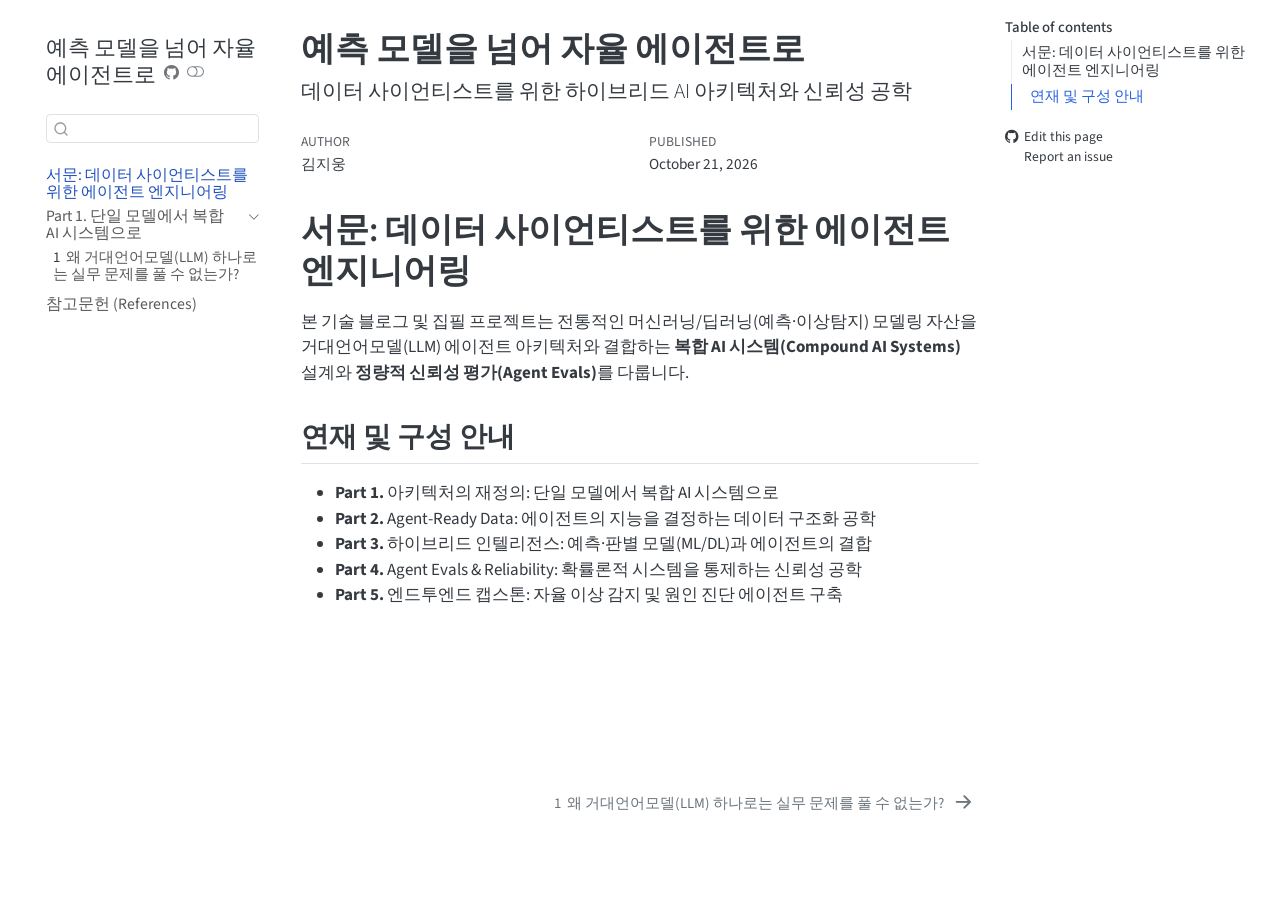
==== commit 80c36da3: "Built site for gh-pages" ====
--- a/index.html
+++ b/index.html
@@ -302,7 +302,7 @@
           <li class="sidebar-item">
   <div class="sidebar-item-container"> 
   <a href="./part1/post01_why_compound_ai.html" class="sidebar-item-text sidebar-link">
- <span class="menu-text"><span class="chapter-number">1</span>&nbsp; <span class="chapter-title">왜 거대언어모델(LLM) 하나로는 엔터프라이즈 문제를 풀 수 없는가?</span></span></a>
+ <span class="menu-text"><span class="chapter-number">1</span>&nbsp; <span class="chapter-title">왜 거대언어모델(LLM) 하나로는 실무 문제를 풀 수 없는가?</span></span></a>
   </div>
 </li>
       </ul>
@@ -801,8 +801,8 @@
   <div class="nav-page nav-page-previous">
   </div>
   <div class="nav-page nav-page-next">
-      <a href="./part1/post01_why_compound_ai.html" class="pagination-link" aria-label="왜 거대언어모델(LLM) 하나로는 엔터프라이즈 문제를 풀 수 없는가?">
-        <span class="nav-page-text"><span class="chapter-number">1</span>&nbsp; <span class="chapter-title">왜 거대언어모델(LLM) 하나로는 엔터프라이즈 문제를 풀 수 없는가?</span></span> <i class="bi bi-arrow-right-short"></i>
+      <a href="./part1/post01_why_compound_ai.html" class="pagination-link" aria-label="왜 거대언어모델(LLM) 하나로는 실무 문제를 풀 수 없는가?">
+        <span class="nav-page-text"><span class="chapter-number">1</span>&nbsp; <span class="chapter-title">왜 거대언어모델(LLM) 하나로는 실무 문제를 풀 수 없는가?</span></span> <i class="bi bi-arrow-right-short"></i>
       </a>
   </div>
 </nav>
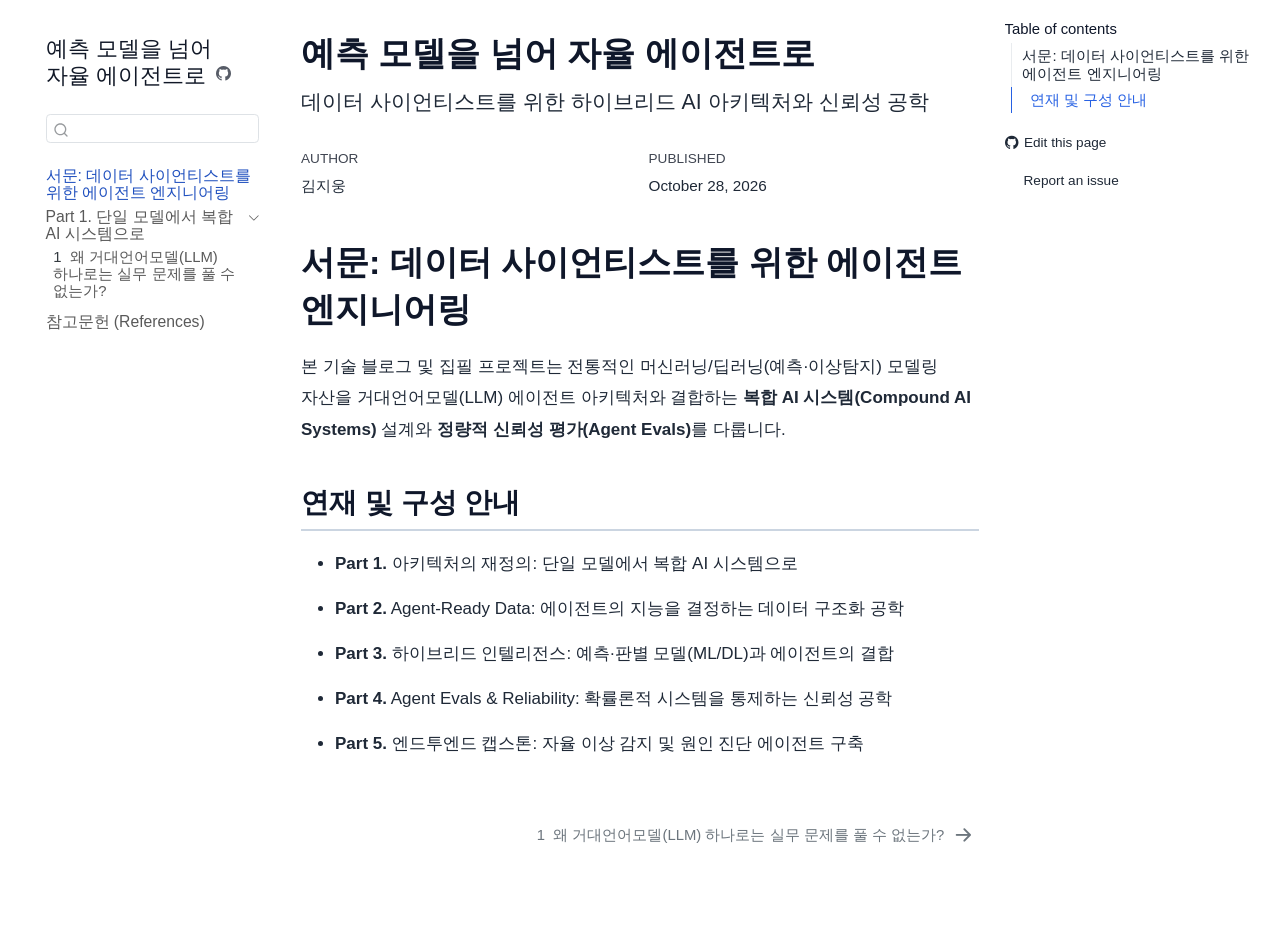
==== commit dec8bfa4: "Built site for gh-pages" ====
--- a/index.html
+++ b/index.html
@@ -7,7 +7,7 @@
 <meta name="viewport" content="width=device-width, initial-scale=1.0, user-scalable=yes">
 
 <meta name="author" content="김지웅">
-<meta name="dcterms.date" content="2026-10-21">
+<meta name="dcterms.date" content="2026-10-28">
 
 <title>예측 모델을 넘어 자율 에이전트로</title>
 <style>
@@ -45,14 +45,10 @@
 <script src="site_libs/quarto-html/tippy.umd.min.js"></script>
 <script src="site_libs/quarto-html/anchor.min.js"></script>
 <link href="site_libs/quarto-html/tippy.css" rel="stylesheet">
-<link href="site_libs/quarto-html/quarto-syntax-highlighting-bf27225e3a48a9273f3daa8f8e829971.css" rel="stylesheet" class="quarto-color-scheme" id="quarto-text-highlighting-styles">
-<link href="site_libs/quarto-html/quarto-syntax-highlighting-dark-b626d73c4c936ccc3cb08be7d45d1df6.css" rel="stylesheet" class="quarto-color-scheme quarto-color-alternate" id="quarto-text-highlighting-styles">
-<link href="site_libs/quarto-html/quarto-syntax-highlighting-bf27225e3a48a9273f3daa8f8e829971.css" rel="stylesheet" class="quarto-color-scheme-extra" id="quarto-text-highlighting-styles">
+<link href="site_libs/quarto-html/quarto-syntax-highlighting-bf27225e3a48a9273f3daa8f8e829971.css" rel="stylesheet" id="quarto-text-highlighting-styles">
 <script src="site_libs/bootstrap/bootstrap.min.js"></script>
 <link href="site_libs/bootstrap/bootstrap-icons.css" rel="stylesheet">
-<link href="site_libs/bootstrap/bootstrap-36f2db2e0c24a8dfe38894d2c7306603.min.css" rel="stylesheet" append-hash="true" class="quarto-color-scheme" id="quarto-bootstrap" data-mode="light">
-<link href="site_libs/bootstrap/bootstrap-dark-a59c595c00dfb3cf3f084b5c8c0c922f.min.css" rel="stylesheet" append-hash="true" class="quarto-color-scheme quarto-color-alternate" id="quarto-bootstrap" data-mode="dark">
-<link href="site_libs/bootstrap/bootstrap-36f2db2e0c24a8dfe38894d2c7306603.min.css" rel="stylesheet" append-hash="true" class="quarto-color-scheme-extra" id="quarto-bootstrap" data-mode="light">
+<link href="site_libs/bootstrap/bootstrap-36f2db2e0c24a8dfe38894d2c7306603.min.css" rel="stylesheet" append-hash="true" id="quarto-bootstrap" data-mode="light">
 <script id="quarto-search-options" type="application/json">{
   "location": "sidebar",
   "copy-button": false,
@@ -82,171 +78,10 @@
 }</script>
 
 
+<link rel="stylesheet" href="styles.css">
 </head>
 
-<body class="nav-sidebar floating quarto-light"><script id="quarto-html-before-body" type="application/javascript">
-    const toggleBodyColorMode = (bsSheetEl) => {
-      const mode = bsSheetEl.getAttribute("data-mode");
-      const bodyEl = window.document.querySelector("body");
-      if (mode === "dark") {
-        bodyEl.classList.add("quarto-dark");
-        bodyEl.classList.remove("quarto-light");
-      } else {
-        bodyEl.classList.add("quarto-light");
-        bodyEl.classList.remove("quarto-dark");
-      }
-    }
-    const toggleBodyColorPrimary = () => {
-      const bsSheetEl = window.document.querySelector("link#quarto-bootstrap:not([rel=disabled-stylesheet])");
-      if (bsSheetEl) {
-        toggleBodyColorMode(bsSheetEl);
-      }
-    }
-    const setColorSchemeToggle = (alternate) => {
-      const toggles = window.document.querySelectorAll('.quarto-color-scheme-toggle');
-      for (let i=0; i < toggles.length; i++) {
-        const toggle = toggles[i];
-        if (toggle) {
-          if (alternate) {
-            toggle.classList.add("alternate");
-          } else {
-            toggle.classList.remove("alternate");
-          }
-        }
-      }
-    };
-    const toggleColorMode = (alternate) => {
-      // Switch the stylesheets
-      const primaryStylesheets = window.document.querySelectorAll('link.quarto-color-scheme:not(.quarto-color-alternate)');
-      const alternateStylesheets = window.document.querySelectorAll('link.quarto-color-scheme.quarto-color-alternate');
-      manageTransitions('#quarto-margin-sidebar .nav-link', false);
-      if (alternate) {
-        // note: dark is layered on light, we don't disable primary!
-        enableStylesheet(alternateStylesheets);
-        for (const sheetNode of alternateStylesheets) {
-          if (sheetNode.id === "quarto-bootstrap") {
-            toggleBodyColorMode(sheetNode);
-          }
-        }
-      } else {
-        disableStylesheet(alternateStylesheets);
-        enableStylesheet(primaryStylesheets)
-        toggleBodyColorPrimary();
-      }
-      manageTransitions('#quarto-margin-sidebar .nav-link', true);
-      // Switch the toggles
-      setColorSchemeToggle(alternate)
-      // Hack to workaround the fact that safari doesn't
-      // properly recolor the scrollbar when toggling (#1455)
-      if (navigator.userAgent.indexOf('Safari') > 0 && navigator.userAgent.indexOf('Chrome') == -1) {
-        manageTransitions("body", false);
-        window.scrollTo(0, 1);
-        setTimeout(() => {
-          window.scrollTo(0, 0);
-          manageTransitions("body", true);
-        }, 40);
-      }
-    }
-    const disableStylesheet = (stylesheets) => {
-      for (let i=0; i < stylesheets.length; i++) {
-        const stylesheet = stylesheets[i];
-        stylesheet.rel = 'disabled-stylesheet';
-      }
-    }
-    const enableStylesheet = (stylesheets) => {
-      for (let i=0; i < stylesheets.length; i++) {
-        const stylesheet = stylesheets[i];
-        if(stylesheet.rel !== 'stylesheet') { // for Chrome, which will still FOUC without this check
-          stylesheet.rel = 'stylesheet';
-        }
-      }
-    }
-    const manageTransitions = (selector, allowTransitions) => {
-      const els = window.document.querySelectorAll(selector);
-      for (let i=0; i < els.length; i++) {
-        const el = els[i];
-        if (allowTransitions) {
-          el.classList.remove('notransition');
-        } else {
-          el.classList.add('notransition');
-        }
-      }
-    }
-    const isFileUrl = () => {
-      return window.location.protocol === 'file:';
-    }
-    const hasAlternateSentinel = () => {
-      let styleSentinel = getColorSchemeSentinel();
-      if (styleSentinel !== null) {
-        return styleSentinel === "alternate";
-      } else {
-        return false;
-      }
-    }
-    const setStyleSentinel = (alternate) => {
-      const value = alternate ? "alternate" : "default";
-      if (!isFileUrl()) {
-        window.localStorage.setItem("quarto-color-scheme", value);
-      } else {
-        localAlternateSentinel = value;
-      }
-    }
-    const getColorSchemeSentinel = () => {
-      if (!isFileUrl()) {
-        const storageValue = window.localStorage.getItem("quarto-color-scheme");
-        return storageValue != null ? storageValue : localAlternateSentinel;
-      } else {
-        return localAlternateSentinel;
-      }
-    }
-    const toggleGiscusIfUsed = (isAlternate, darkModeDefault) => {
-      const baseTheme = document.querySelector('#giscus-base-theme')?.value ?? 'light';
-      const alternateTheme = document.querySelector('#giscus-alt-theme')?.value ?? 'dark';
-      let newTheme = '';
-      if(authorPrefersDark) {
-        newTheme = isAlternate ? baseTheme : alternateTheme;
-      } else {
-        newTheme = isAlternate ? alternateTheme : baseTheme;
-      }
-      const changeGiscusTheme = () => {
-        // From: https://github.com/giscus/giscus/issues/336
-        const sendMessage = (message) => {
-          const iframe = document.querySelector('iframe.giscus-frame');
-          if (!iframe) return;
-          iframe.contentWindow.postMessage({ giscus: message }, 'https://giscus.app');
-        }
-        sendMessage({
-          setConfig: {
-            theme: newTheme
-          }
-        });
-      }
-      const isGiscussLoaded = window.document.querySelector('iframe.giscus-frame') !== null;
-      if (isGiscussLoaded) {
-        changeGiscusTheme();
-      }
-    };
-    const authorPrefersDark = false;
-    const darkModeDefault = authorPrefersDark;
-      document.querySelector('link#quarto-text-highlighting-styles.quarto-color-scheme-extra').rel = 'disabled-stylesheet';
-      document.querySelector('link#quarto-bootstrap.quarto-color-scheme-extra').rel = 'disabled-stylesheet';
-    let localAlternateSentinel = darkModeDefault ? 'alternate' : 'default';
-    // Dark / light mode switch
-    window.quartoToggleColorScheme = () => {
-      // Read the current dark / light value
-      let toAlternate = !hasAlternateSentinel();
-      toggleColorMode(toAlternate);
-      setStyleSentinel(toAlternate);
-      toggleGiscusIfUsed(toAlternate, darkModeDefault);
-      window.dispatchEvent(new Event('resize'));
-    };
-    // Switch to dark mode if need be
-    if (hasAlternateSentinel()) {
-      toggleColorMode(true);
-    } else {
-      toggleColorMode(false);
-    }
-  </script>
+<body class="nav-sidebar floating quarto-light">
 
 <div id="quarto-search-results"></div>
   <header id="quarto-header" class="headroom fixed-top">
@@ -273,7 +108,6 @@
       <a href="./">예측 모델을 넘어 자율 에이전트로</a> 
         <div class="sidebar-tools-main">
     <a href="https://github.com/jiwoongme/compound-ai-book" title="Source Code" class="quarto-navigation-tool px-1" aria-label="Source Code"><i class="bi bi-github"></i></a>
-  <a href="" class="quarto-color-scheme-toggle quarto-navigation-tool  px-1" onclick="window.quartoToggleColorScheme(); return false;" title="Toggle dark mode"><i class="bi"></i></a>
 </div>
     </div>
       </div>
@@ -333,7 +167,6 @@
 <!-- main -->
 <main class="content" id="quarto-document-content">
 
-
 <header id="title-block-header" class="quarto-title-block default">
 <div class="quarto-title">
 <h1 class="title">예측 모델을 넘어 자율 에이전트로</h1>
@@ -354,7 +187,7 @@
     <div>
     <div class="quarto-title-meta-heading">Published</div>
     <div class="quarto-title-meta-contents">
-      <p class="date">October 21, 2026</p>
+      <p class="date">October 28, 2026</p>
     </div>
   </div>
   
@@ -386,19 +219,6 @@
 </main> <!-- /main -->
 <script id="quarto-html-after-body" type="application/javascript">
   window.document.addEventListener("DOMContentLoaded", function (event) {
-    // Ensure there is a toggle, if there isn't float one in the top right
-    if (window.document.querySelector('.quarto-color-scheme-toggle') === null) {
-      const a = window.document.createElement('a');
-      a.classList.add('top-right');
-      a.classList.add('quarto-color-scheme-toggle');
-      a.href = "";
-      a.onclick = function() { try { window.quartoToggleColorScheme(); } catch {} return false; };
-      const i = window.document.createElement("i");
-      i.classList.add('bi');
-      a.appendChild(i);
-      window.document.body.appendChild(a);
-    }
-    setColorSchemeToggle(hasAlternateSentinel())
     const icon = "";
     const anchorJS = new window.AnchorJS();
     anchorJS.options = {
--- a/styles.css
+++ b/styles.css
@@ -0,0 +1,103 @@
+/* styles.css - 외부 URL 없이 OS 내장 한글 폰트 및 밝은 배경 강제 고정 */
+
+body,
+main,
+.quarto-container,
+.content {
+    font-family: "Apple SD Gothic Neo", "Malgun Gothic", "맑은 고딕", "NanumGothic", sans-serif !important;
+    font-size: 17px;
+    line-height: 1.85;
+    color: #111827 !important;
+    background-color: #ffffff !important;
+    word-break: keep-all;
+}
+
+/* 제목 가독성 강화 */
+h1,
+h2,
+h3,
+h4 {
+    font-family: "Apple SD Gothic Neo", "Malgun Gothic", "맑은 고딕", sans-serif !important;
+    color: #0f172a !important;
+    font-weight: 700;
+    margin-top: 2.2rem;
+    margin-bottom: 1rem;
+    line-height: 1.4;
+}
+
+h2 {
+    border-bottom: 2px solid #cbd5e1;
+    padding-bottom: 0.4rem;
+}
+
+p,
+li {
+    color: #1f2937 !important;
+    margin-bottom: 0.8rem;
+}
+
+/* 코드 블록 밝은 배경 및 테두리 고정 */
+div.sourceCode,
+pre.sourceCode {
+    background-color: #f8fafc !important;
+    color: #0f172a !important;
+    border: 1px solid #cbd5e1 !important;
+    border-radius: 8px;
+    padding: 0.6rem;
+    margin-bottom: 1.5rem;
+}
+
+/* 모든 차트 이미지 크기 확대(100%) 및 순백색 배경 고정 */
+.cell-output-display img,
+.figure-img,
+img.img-fluid {
+    background-color: #ffffff !important;
+    width: 100% !important;
+    max-width: 860px;
+    height: auto;
+    padding: 12px;
+    border: 1px solid #cbd5e1;
+    border-radius: 8px;
+    margin: 1rem auto;
+    display: block;
+}
+
+/* 표(Table) 디자인 및 글자색 고정 */
+table.table {
+    width: 100%;
+    margin-top: 1.2rem;
+    margin-bottom: 1.8rem;
+    font-size: 0.96rem;
+    background-color: #ffffff !important;
+    border-collapse: collapse;
+}
+
+table.table thead th {
+    background-color: #e2e8f0 !important;
+    color: #0f172a !important;
+    font-weight: 700;
+    border-bottom: 2px solid #64748b;
+    padding: 12px;
+}
+
+table.table tbody td {
+    background-color: #ffffff !important;
+    color: #1e293b !important;
+    padding: 12px;
+    border-bottom: 1px solid #cbd5e1;
+}
+
+/* 콜아웃 박스 가독성 개선 */
+.callout {
+    background-color: #f8fafc !important;
+    border-radius: 8px;
+    margin-top: 1.5rem;
+    margin-bottom: 1.5rem;
+}
+
+.callout-title-container,
+.callout-body {
+    color: #0f172a !important;
+    font-size: 0.96rem;
+    line-height: 1.75;
+}
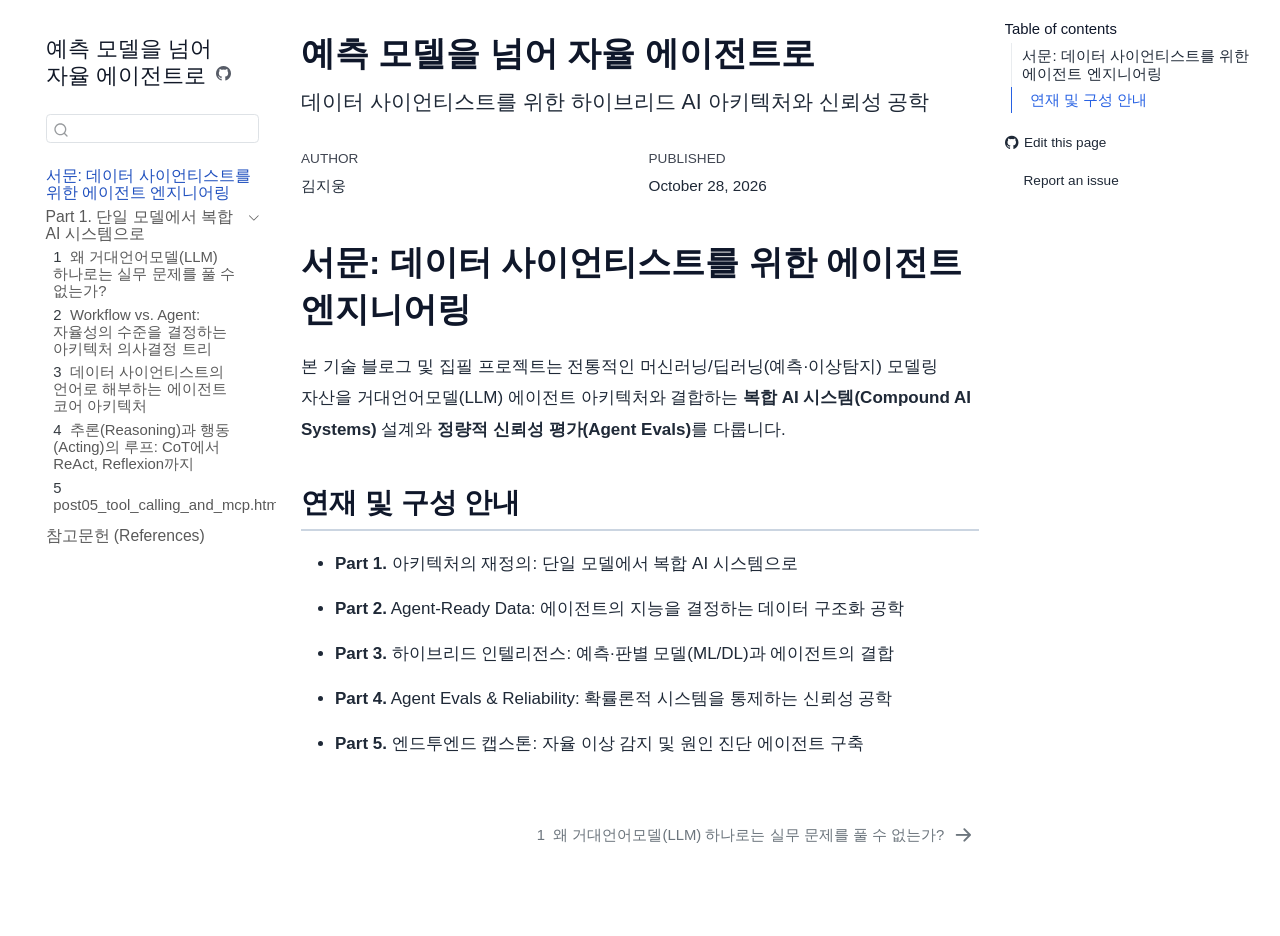
==== commit 43e126aa: "Built site for gh-pages" ====
--- a/index.html
+++ b/index.html
@@ -137,6 +137,30 @@
   <div class="sidebar-item-container"> 
   <a href="./part1/post01_why_compound_ai.html" class="sidebar-item-text sidebar-link">
  <span class="menu-text"><span class="chapter-number">1</span>&nbsp; <span class="chapter-title">왜 거대언어모델(LLM) 하나로는 실무 문제를 풀 수 없는가?</span></span></a>
+  </div>
+</li>
+          <li class="sidebar-item">
+  <div class="sidebar-item-container"> 
+  <a href="./part1/post02_workflow_vs_agent.html" class="sidebar-item-text sidebar-link">
+ <span class="menu-text"><span class="chapter-number">2</span>&nbsp; <span class="chapter-title">Workflow vs.&nbsp;Agent: 자율성의 수준을 결정하는 아키텍처 의사결정 트리</span></span></a>
+  </div>
+</li>
+          <li class="sidebar-item">
+  <div class="sidebar-item-container"> 
+  <a href="./part1/post03_agent_core_architecture.html" class="sidebar-item-text sidebar-link">
+ <span class="menu-text"><span class="chapter-number">3</span>&nbsp; <span class="chapter-title">데이터 사이언티스트의 언어로 해부하는 에이전트 코어 아키텍처</span></span></a>
+  </div>
+</li>
+          <li class="sidebar-item">
+  <div class="sidebar-item-container"> 
+  <a href="./part1/post04_cot_react_reflexion.html" class="sidebar-item-text sidebar-link">
+ <span class="menu-text"><span class="chapter-number">4</span>&nbsp; <span class="chapter-title">추론(Reasoning)과 행동(Acting)의 루프: CoT에서 ReAct, Reflexion까지</span></span></a>
+  </div>
+</li>
+          <li class="sidebar-item">
+  <div class="sidebar-item-container"> 
+  <a href="./part1/post05_tool_calling_and_mcp.html" class="sidebar-item-text sidebar-link">
+ <span class="menu-text"><span class="chapter-number">5</span>&nbsp; <span class="chapter-title">post05_tool_calling_and_mcp.html</span></span></a>
   </div>
 </li>
       </ul>
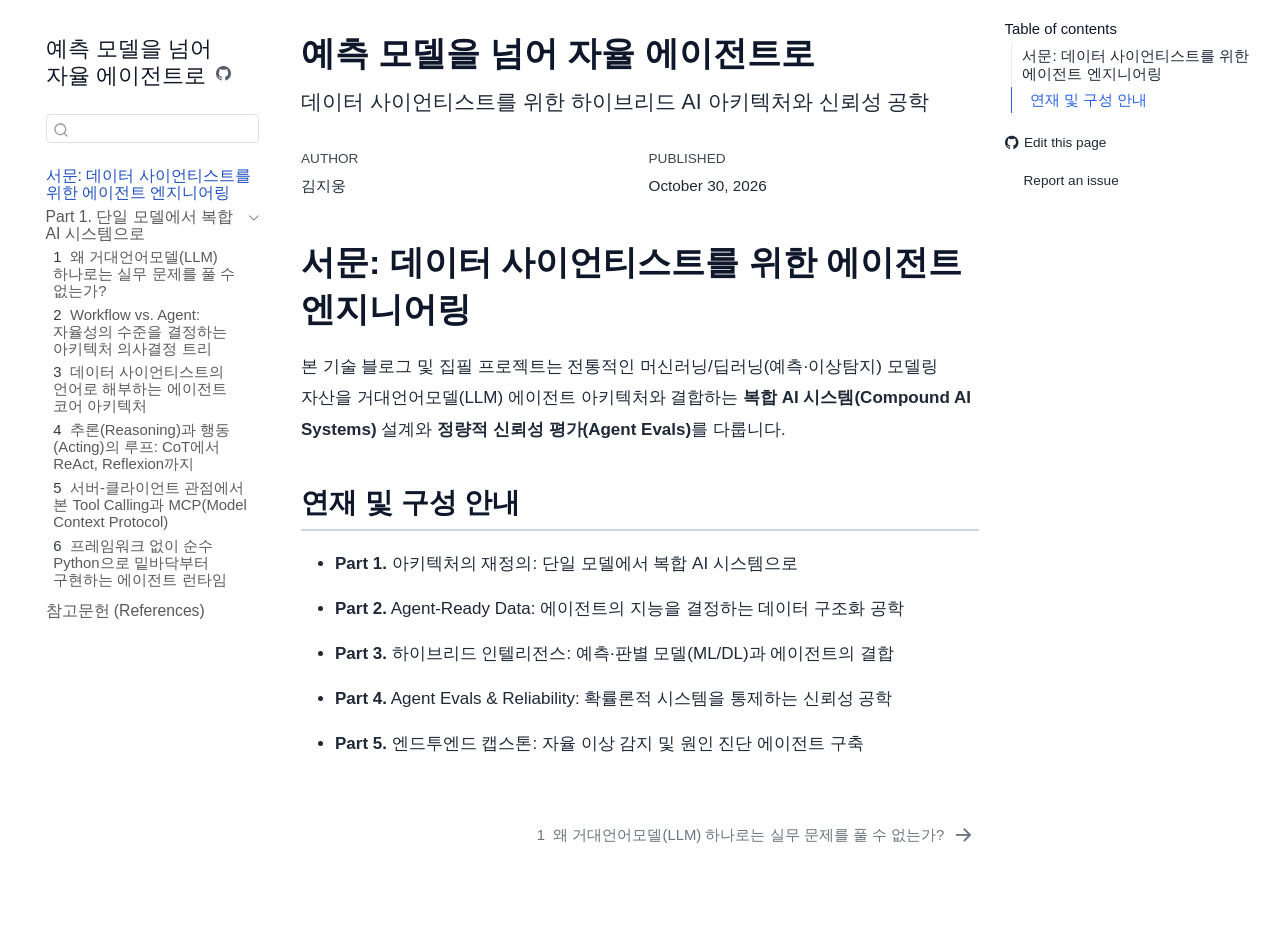
==== commit 2c87b6a9: "Built site for gh-pages" ====
--- a/index.html
+++ b/index.html
@@ -7,7 +7,7 @@
 <meta name="viewport" content="width=device-width, initial-scale=1.0, user-scalable=yes">
 
 <meta name="author" content="김지웅">
-<meta name="dcterms.date" content="2026-10-28">
+<meta name="dcterms.date" content="2026-10-30">
 
 <title>예측 모델을 넘어 자율 에이전트로</title>
 <style>
@@ -160,7 +160,13 @@
           <li class="sidebar-item">
   <div class="sidebar-item-container"> 
   <a href="./part1/post05_tool_calling_and_mcp.html" class="sidebar-item-text sidebar-link">
- <span class="menu-text"><span class="chapter-number">5</span>&nbsp; <span class="chapter-title">post05_tool_calling_and_mcp.html</span></span></a>
+ <span class="menu-text"><span class="chapter-number">5</span>&nbsp; <span class="chapter-title">서버-클라이언트 관점에서 본 Tool Calling과 MCP(Model Context Protocol)</span></span></a>
+  </div>
+</li>
+          <li class="sidebar-item">
+  <div class="sidebar-item-container"> 
+  <a href="./part1/post06_agent_from_scratch.html" class="sidebar-item-text sidebar-link">
+ <span class="menu-text"><span class="chapter-number">6</span>&nbsp; <span class="chapter-title">프레임워크 없이 순수 Python으로 밑바닥부터 구현하는 에이전트 런타임</span></span></a>
   </div>
 </li>
       </ul>
@@ -211,7 +217,7 @@
     <div>
     <div class="quarto-title-meta-heading">Published</div>
     <div class="quarto-title-meta-contents">
-      <p class="date">October 28, 2026</p>
+      <p class="date">October 30, 2026</p>
     </div>
   </div>
   
